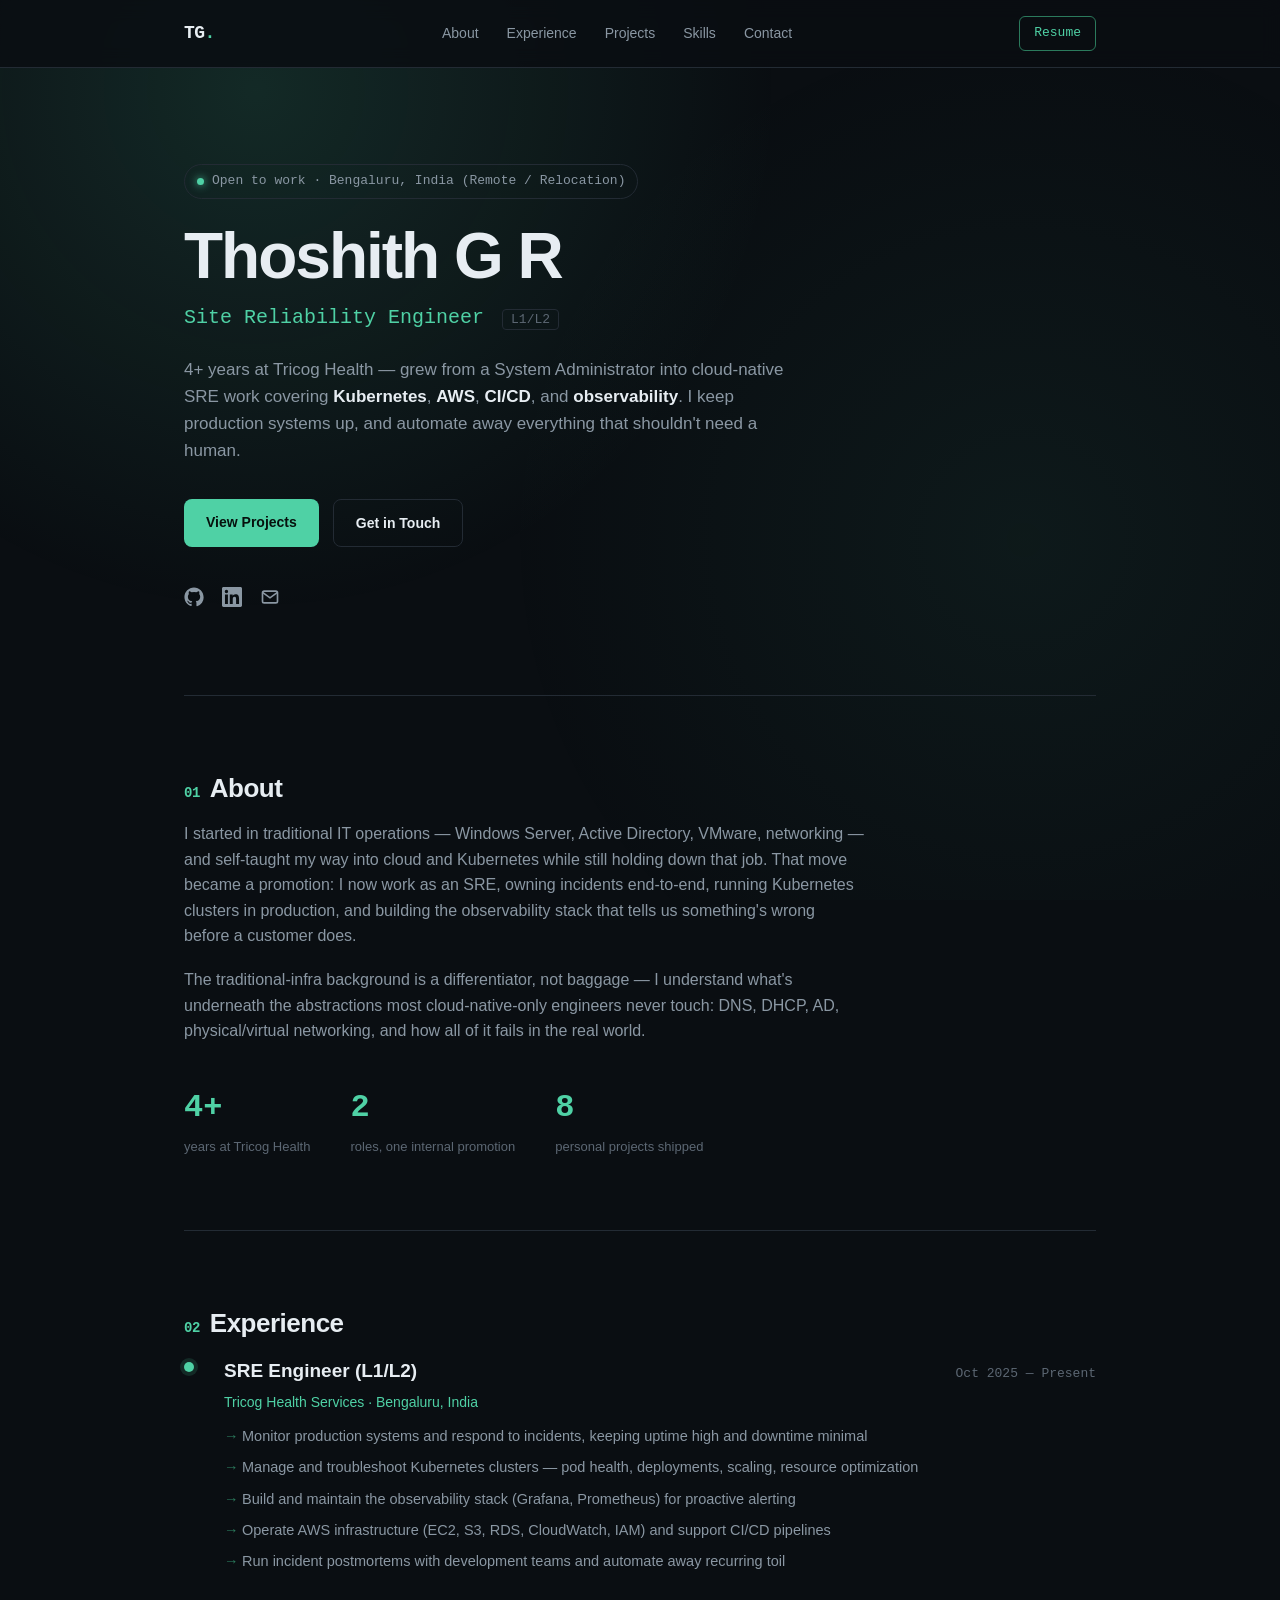
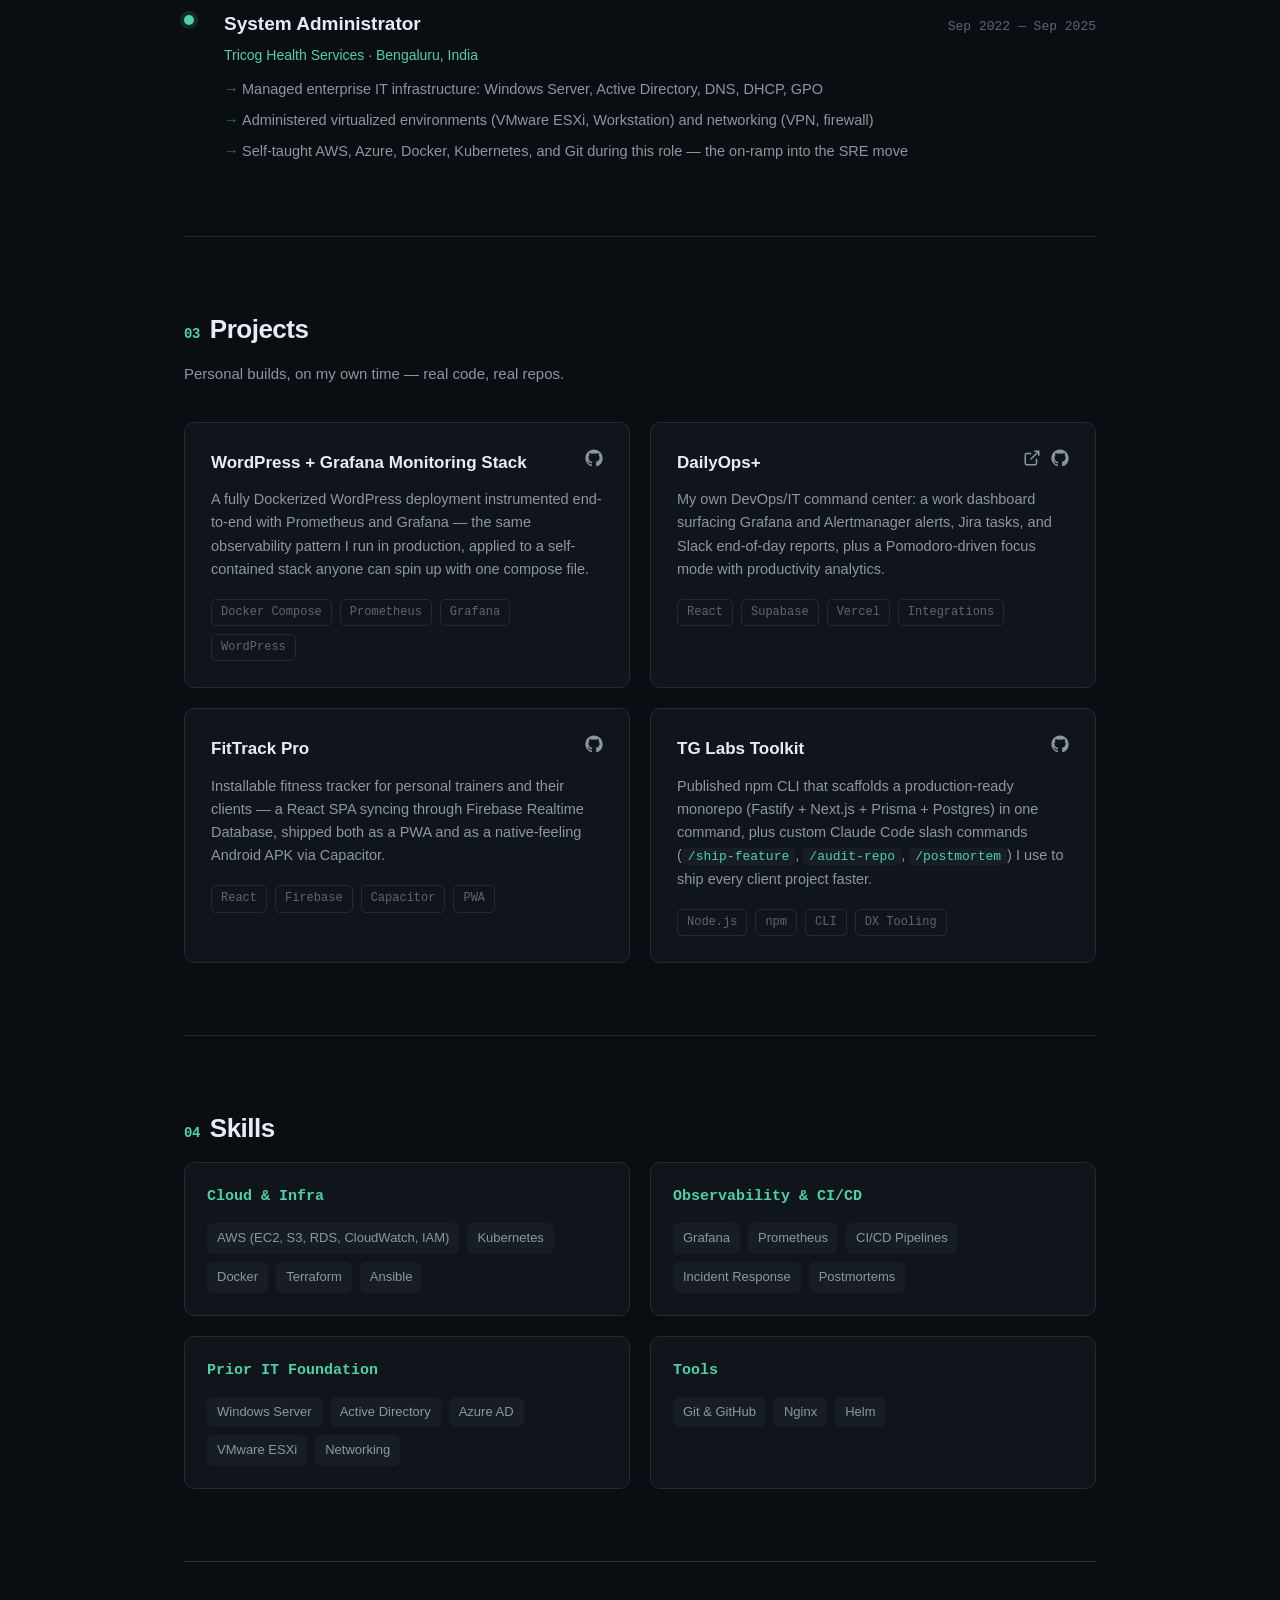
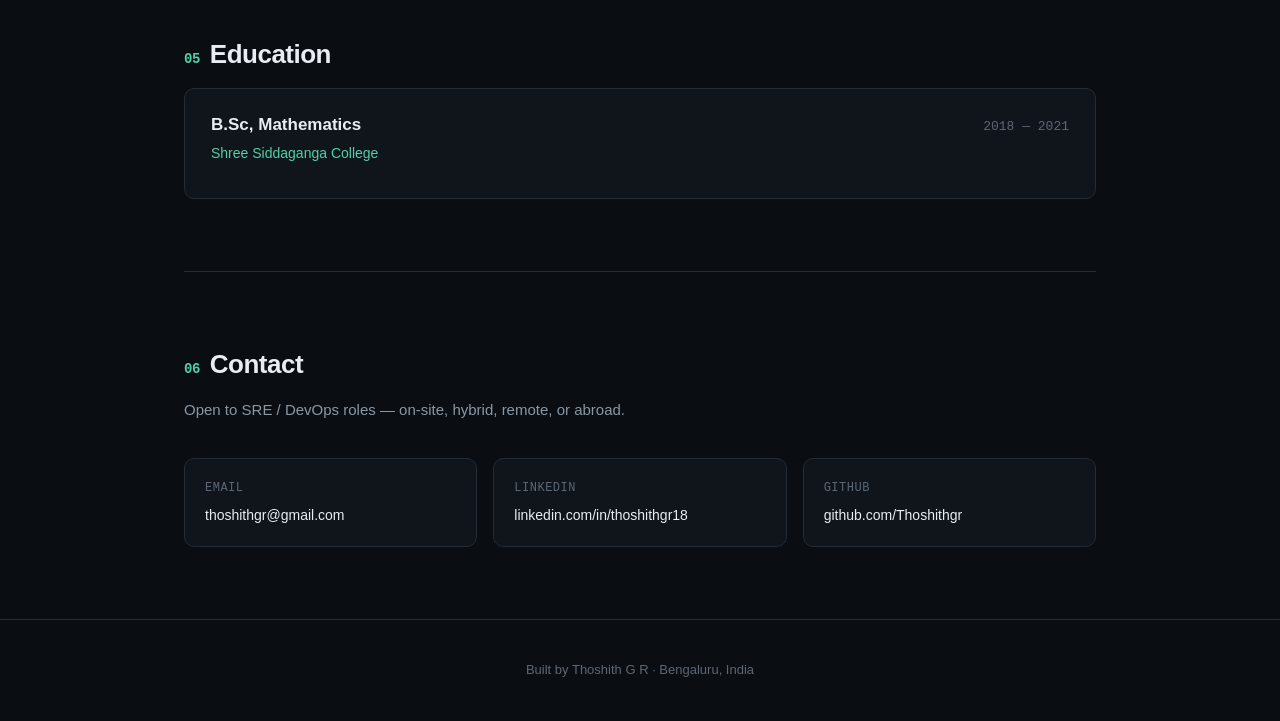
==== index.html @ 33a8929a "Initial portfolio site" ====
<!DOCTYPE html>
<html lang="en">
<head>
<meta charset="UTF-8">
<meta name="viewport" content="width=device-width, initial-scale=1.0">
<title>Thoshith G R — Site Reliability Engineer</title>
<meta name="description" content="Thoshith G R — Site Reliability Engineer (L1/L2). Kubernetes, AWS, CI/CD, observability.">
<link rel="icon" href="data:image/svg+xml,<svg xmlns=%22http://www.w3.org/2000/svg%22 viewBox=%220 0 100 100%22><text y=%22.9em%22 font-size=%2290%22>%E2%9A%99%EF%B8%8F</text></svg>">
<link rel="stylesheet" href="style.css">
</head>
<body>

<div class="noise"></div>

<nav id="navbar">
  <div class="nav-inner">
    <a href="#top" class="nav-brand">TG<span class="dot">.</span></a>
    <div class="nav-links">
      <a href="#about">About</a>
      <a href="#experience">Experience</a>
      <a href="#projects">Projects</a>
      <a href="#skills">Skills</a>
      <a href="#contact">Contact</a>
    </div>
    <a class="nav-cta" href="assets/Thoshith_GR_Resume.pdf" target="_blank" rel="noopener">Resume</a>
  </div>
</nav>

<header id="top" class="hero">
  <div class="hero-inner">
    <p class="eyebrow"><span class="status-dot"></span> Open to work · Bengaluru, India (Remote / Relocation)</p>
    <h1>Thoshith G R</h1>
    <p class="hero-role">Site Reliability Engineer <span class="tag">L1/L2</span></p>
    <p class="hero-summary">
      4+ years at Tricog Health — grew from a System Administrator into cloud-native
      SRE work covering <strong>Kubernetes</strong>, <strong>AWS</strong>, <strong>CI/CD</strong>,
      and <strong>observability</strong>. I keep production systems up, and automate
      away everything that shouldn't need a human.
    </p>
    <div class="hero-actions">
      <a class="btn btn-primary" href="#projects">View Projects</a>
      <a class="btn btn-ghost" href="#contact">Get in Touch</a>
    </div>
    <div class="hero-links">
      <a href="https://github.com/Thoshithgr" target="_blank" rel="noopener" aria-label="GitHub">
        <svg width="20" height="20" viewBox="0 0 24 24" fill="currentColor"><path d="M12 .5C5.65.5.5 5.65.5 12c0 5.08 3.29 9.39 7.86 10.91.57.1.78-.25.78-.55 0-.27-.01-1.17-.02-2.12-3.2.7-3.88-1.35-3.88-1.35-.52-1.34-1.28-1.7-1.28-1.7-1.05-.72.08-.7.08-.7 1.16.08 1.77 1.19 1.77 1.19 1.03 1.77 2.7 1.26 3.36.96.1-.75.4-1.26.73-1.55-2.55-.29-5.23-1.28-5.23-5.69 0-1.26.45-2.28 1.19-3.09-.12-.29-.52-1.46.11-3.05 0 0 .97-.31 3.18 1.18a11.1 11.1 0 0 1 5.79 0c2.2-1.49 3.17-1.18 3.17-1.18.64 1.59.24 2.76.12 3.05.74.81 1.18 1.83 1.18 3.09 0 4.42-2.69 5.39-5.25 5.68.41.36.78 1.06.78 2.15 0 1.55-.01 2.8-.01 3.18 0 .3.2.66.79.55A10.51 10.51 0 0 0 23.5 12C23.5 5.65 18.35.5 12 .5Z"/></svg>
      </a>
      <a href="https://linkedin.com/in/thoshithgr18" target="_blank" rel="noopener" aria-label="LinkedIn">
        <svg width="20" height="20" viewBox="0 0 24 24" fill="currentColor"><path d="M20.45 20.45h-3.55v-5.57c0-1.33-.03-3.04-1.85-3.04-1.86 0-2.14 1.45-2.14 2.94v5.67H9.36V9h3.41v1.56h.05c.48-.9 1.64-1.85 3.37-1.85 3.6 0 4.27 2.37 4.27 5.46v6.28ZM5.34 7.43a2.06 2.06 0 1 1 0-4.12 2.06 2.06 0 0 1 0 4.12ZM7.12 20.45H3.56V9h3.56v11.45ZM22.22 0H1.77C.8 0 0 .78 0 1.75v20.5C0 23.22.8 24 1.77 24h20.45c.98 0 1.78-.78 1.78-1.75V1.75C24 .78 23.2 0 22.22 0Z"/></svg>
      </a>
      <a href="mailto:thoshithgr@gmail.com" aria-label="Email">
        <svg width="20" height="20" viewBox="0 0 24 24" fill="none" stroke="currentColor" stroke-width="2"><path d="M4 4h16v16H4z" opacity="0"/><path d="M3 6.5 12 13l9-6.5"/><rect x="3" y="5" width="18" height="14" rx="2"/></svg>
      </a>
    </div>
  </div>
</header>

<main>

  <section id="about" class="section">
    <h2 class="section-title"><span class="idx">01</span> About</h2>
    <div class="about-grid">
      <p class="about-text">
        I started in traditional IT operations — Windows Server, Active Directory,
        VMware, networking — and self-taught my way into cloud and Kubernetes while
        still holding down that job. That move became a promotion: I now work as an
        SRE, owning incidents end-to-end, running Kubernetes clusters in production,
        and building the observability stack that tells us something's wrong before
        a customer does.
      </p>
      <p class="about-text">
        The traditional-infra background is a differentiator, not baggage — I
        understand what's underneath the abstractions most cloud-native-only
        engineers never touch: DNS, DHCP, AD, physical/virtual networking, and how
        all of it fails in the real world.
      </p>
      <div class="about-stats">
        <div class="stat"><span class="stat-num">4+</span><span class="stat-label">years at Tricog Health</span></div>
        <div class="stat"><span class="stat-num">2</span><span class="stat-label">roles, one internal promotion</span></div>
        <div class="stat"><span class="stat-num">8</span><span class="stat-label">personal projects shipped</span></div>
      </div>
    </div>
  </section>

  <section id="experience" class="section">
    <h2 class="section-title"><span class="idx">02</span> Experience</h2>
    <div class="timeline">
      <div class="timeline-item">
        <div class="timeline-marker"></div>
        <div class="timeline-content">
          <div class="timeline-head">
            <h3>SRE Engineer (L1/L2)</h3>
            <span class="timeline-date">Oct 2025 &mdash; Present</span>
          </div>
          <p class="timeline-company">Tricog Health Services &middot; Bengaluru, India</p>
          <ul>
            <li>Monitor production systems and respond to incidents, keeping uptime high and downtime minimal</li>
            <li>Manage and troubleshoot Kubernetes clusters — pod health, deployments, scaling, resource optimization</li>
            <li>Build and maintain the observability stack (Grafana, Prometheus) for proactive alerting</li>
            <li>Operate AWS infrastructure (EC2, S3, RDS, CloudWatch, IAM) and support CI/CD pipelines</li>
            <li>Run incident postmortems with development teams and automate away recurring toil</li>
          </ul>
        </div>
      </div>
      <div class="timeline-item">
        <div class="timeline-marker"></div>
        <div class="timeline-content">
          <div class="timeline-head">
            <h3>System Administrator</h3>
            <span class="timeline-date">Sep 2022 &mdash; Sep 2025</span>
          </div>
          <p class="timeline-company">Tricog Health Services &middot; Bengaluru, India</p>
          <ul>
            <li>Managed enterprise IT infrastructure: Windows Server, Active Directory, DNS, DHCP, GPO</li>
            <li>Administered virtualized environments (VMware ESXi, Workstation) and networking (VPN, firewall)</li>
            <li>Self-taught AWS, Azure, Docker, Kubernetes, and Git during this role — the on-ramp into the SRE move</li>
          </ul>
        </div>
      </div>
    </div>
  </section>

  <section id="projects" class="section">
    <h2 class="section-title"><span class="idx">03</span> Projects</h2>
    <p class="section-sub">Personal builds, on my own time — real code, real repos.</p>
    <div class="project-grid">

      <article class="project-card">
        <div class="project-head">
          <h3>WordPress + Grafana Monitoring Stack</h3>
          <a href="https://github.com/Thoshithgr/wordpress-grafana-monitoring" target="_blank" rel="noopener" class="project-link" aria-label="View on GitHub">
            <svg width="18" height="18" viewBox="0 0 24 24" fill="currentColor"><path d="M12 .5C5.65.5.5 5.65.5 12c0 5.08 3.29 9.39 7.86 10.91.57.1.78-.25.78-.55 0-.27-.01-1.17-.02-2.12-3.2.7-3.88-1.35-3.88-1.35-.52-1.34-1.28-1.7-1.28-1.7-1.05-.72.08-.7.08-.7 1.16.08 1.77 1.19 1.77 1.19 1.03 1.77 2.7 1.26 3.36.96.1-.75.4-1.26.73-1.55-2.55-.29-5.23-1.28-5.23-5.69 0-1.26.45-2.28 1.19-3.09-.12-.29-.52-1.46.11-3.05 0 0 .97-.31 3.18 1.18a11.1 11.1 0 0 1 5.79 0c2.2-1.49 3.17-1.18 3.17-1.18.64 1.59.24 2.76.12 3.05.74.81 1.18 1.83 1.18 3.09 0 4.42-2.69 5.39-5.25 5.68.41.36.78 1.06.78 2.15 0 1.55-.01 2.8-.01 3.18 0 .3.2.66.79.55A10.51 10.51 0 0 0 23.5 12C23.5 5.65 18.35.5 12 .5Z"/></svg>
          </a>
        </div>
        <p>A fully Dockerized WordPress deployment instrumented end-to-end with
        Prometheus and Grafana — the same observability pattern I run in production,
        applied to a self-contained stack anyone can spin up with one compose file.</p>
        <div class="project-tags">
          <span>Docker Compose</span><span>Prometheus</span><span>Grafana</span><span>WordPress</span>
        </div>
      </article>

      <article class="project-card">
        <div class="project-head">
          <h3>DailyOps+</h3>
          <div class="project-link-group">
            <a href="https://daily-task-dashboard-local.vercel.app" target="_blank" rel="noopener" class="project-link" aria-label="Live demo">
              <svg width="18" height="18" viewBox="0 0 24 24" fill="none" stroke="currentColor" stroke-width="2"><path d="M18 13v6a2 2 0 0 1-2 2H5a2 2 0 0 1-2-2V8a2 2 0 0 1 2-2h6"/><path d="M15 3h6v6"/><path d="M10 14 21 3"/></svg>
            </a>
            <a href="https://github.com/Thoshithgr/Daily-task-dashboard" target="_blank" rel="noopener" class="project-link" aria-label="View on GitHub">
              <svg width="18" height="18" viewBox="0 0 24 24" fill="currentColor"><path d="M12 .5C5.65.5.5 5.65.5 12c0 5.08 3.29 9.39 7.86 10.91.57.1.78-.25.78-.55 0-.27-.01-1.17-.02-2.12-3.2.7-3.88-1.35-3.88-1.35-.52-1.34-1.28-1.7-1.28-1.7-1.05-.72.08-.7.08-.7 1.16.08 1.77 1.19 1.77 1.19 1.03 1.77 2.7 1.26 3.36.96.1-.75.4-1.26.73-1.55-2.55-.29-5.23-1.28-5.23-5.69 0-1.26.45-2.28 1.19-3.09-.12-.29-.52-1.46.11-3.05 0 0 .97-.31 3.18 1.18a11.1 11.1 0 0 1 5.79 0c2.2-1.49 3.17-1.18 3.17-1.18.64 1.59.24 2.76.12 3.05.74.81 1.18 1.83 1.18 3.09 0 4.42-2.69 5.39-5.25 5.68.41.36.78 1.06.78 2.15 0 1.55-.01 2.8-.01 3.18 0 .3.2.66.79.55A10.51 10.51 0 0 0 23.5 12C23.5 5.65 18.35.5 12 .5Z"/></svg>
            </a>
          </div>
        </div>
        <p>My own DevOps/IT command center: a work dashboard surfacing Grafana and
        Alertmanager alerts, Jira tasks, and Slack end-of-day reports, plus a
        Pomodoro-driven focus mode with productivity analytics.</p>
        <div class="project-tags">
          <span>React</span><span>Supabase</span><span>Vercel</span><span>Integrations</span>
        </div>
      </article>

      <article class="project-card">
        <div class="project-head">
          <h3>FitTrack Pro</h3>
          <a href="https://github.com/Thoshithgr/fittrack-pwa" target="_blank" rel="noopener" class="project-link" aria-label="View on GitHub">
            <svg width="18" height="18" viewBox="0 0 24 24" fill="currentColor"><path d="M12 .5C5.65.5.5 5.65.5 12c0 5.08 3.29 9.39 7.86 10.91.57.1.78-.25.78-.55 0-.27-.01-1.17-.02-2.12-3.2.7-3.88-1.35-3.88-1.35-.52-1.34-1.28-1.7-1.28-1.7-1.05-.72.08-.7.08-.7 1.16.08 1.77 1.19 1.77 1.19 1.03 1.77 2.7 1.26 3.36.96.1-.75.4-1.26.73-1.55-2.55-.29-5.23-1.28-5.23-5.69 0-1.26.45-2.28 1.19-3.09-.12-.29-.52-1.46.11-3.05 0 0 .97-.31 3.18 1.18a11.1 11.1 0 0 1 5.79 0c2.2-1.49 3.17-1.18 3.17-1.18.64 1.59.24 2.76.12 3.05.74.81 1.18 1.83 1.18 3.09 0 4.42-2.69 5.39-5.25 5.68.41.36.78 1.06.78 2.15 0 1.55-.01 2.8-.01 3.18 0 .3.2.66.79.55A10.51 10.51 0 0 0 23.5 12C23.5 5.65 18.35.5 12 .5Z"/></svg>
          </a>
        </div>
        <p>Installable fitness tracker for personal trainers and their clients —
        a React SPA syncing through Firebase Realtime Database, shipped both as a
        PWA and as a native-feeling Android APK via Capacitor.</p>
        <div class="project-tags">
          <span>React</span><span>Firebase</span><span>Capacitor</span><span>PWA</span>
        </div>
      </article>

      <article class="project-card">
        <div class="project-head">
          <h3>TG Labs Toolkit</h3>
          <a href="https://github.com/Thoshithgr/tglabs-toolkit" target="_blank" rel="noopener" class="project-link" aria-label="View on GitHub">
            <svg width="18" height="18" viewBox="0 0 24 24" fill="currentColor"><path d="M12 .5C5.65.5.5 5.65.5 12c0 5.08 3.29 9.39 7.86 10.91.57.1.78-.25.78-.55 0-.27-.01-1.17-.02-2.12-3.2.7-3.88-1.35-3.88-1.35-.52-1.34-1.28-1.7-1.28-1.7-1.05-.72.08-.7.08-.7 1.16.08 1.77 1.19 1.77 1.19 1.03 1.77 2.7 1.26 3.36.96.1-.75.4-1.26.73-1.55-2.55-.29-5.23-1.28-5.23-5.69 0-1.26.45-2.28 1.19-3.09-.12-.29-.52-1.46.11-3.05 0 0 .97-.31 3.18 1.18a11.1 11.1 0 0 1 5.79 0c2.2-1.49 3.17-1.18 3.17-1.18.64 1.59.24 2.76.12 3.05.74.81 1.18 1.83 1.18 3.09 0 4.42-2.69 5.39-5.25 5.68.41.36.78 1.06.78 2.15 0 1.55-.01 2.8-.01 3.18 0 .3.2.66.79.55A10.51 10.51 0 0 0 23.5 12C23.5 5.65 18.35.5 12 .5Z"/></svg>
          </a>
        </div>
        <p>Published npm CLI that scaffolds a production-ready monorepo (Fastify +
        Next.js + Prisma + Postgres) in one command, plus custom Claude Code slash
        commands (<code>/ship-feature</code>, <code>/audit-repo</code>,
        <code>/postmortem</code>) I use to ship every client project faster.</p>
        <div class="project-tags">
          <span>Node.js</span><span>npm</span><span>CLI</span><span>DX Tooling</span>
        </div>
      </article>

    </div>
  </section>

  <section id="skills" class="section">
    <h2 class="section-title"><span class="idx">04</span> Skills</h2>
    <div class="skills-grid">
      <div class="skill-card">
        <h3>Cloud &amp; Infra</h3>
        <div class="skill-tags">
          <span>AWS (EC2, S3, RDS, CloudWatch, IAM)</span><span>Kubernetes</span><span>Docker</span><span>Terraform</span><span>Ansible</span>
        </div>
      </div>
      <div class="skill-card">
        <h3>Observability &amp; CI/CD</h3>
        <div class="skill-tags">
          <span>Grafana</span><span>Prometheus</span><span>CI/CD Pipelines</span><span>Incident Response</span><span>Postmortems</span>
        </div>
      </div>
      <div class="skill-card">
        <h3>Prior IT Foundation</h3>
        <div class="skill-tags">
          <span>Windows Server</span><span>Active Directory</span><span>Azure AD</span><span>VMware ESXi</span><span>Networking</span>
        </div>
      </div>
      <div class="skill-card">
        <h3>Tools</h3>
        <div class="skill-tags">
          <span>Git &amp; GitHub</span><span>Nginx</span><span>Helm</span>
        </div>
      </div>
    </div>
  </section>

  <section id="education" class="section">
    <h2 class="section-title"><span class="idx">05</span> Education</h2>
    <div class="edu-row">
      <div>
        <h3>B.Sc, Mathematics</h3>
        <p class="timeline-company">Shree Siddaganga College</p>
      </div>
      <span class="timeline-date">2018 &mdash; 2021</span>
    </div>
  </section>

  <section id="contact" class="section contact-section">
    <h2 class="section-title"><span class="idx">06</span> Contact</h2>
    <p class="section-sub">Open to SRE / DevOps roles — on-site, hybrid, remote, or abroad.</p>
    <div class="contact-grid">
      <a class="contact-card" href="mailto:thoshithgr@gmail.com">
        <span class="contact-label">Email</span>
        <span class="contact-value">thoshithgr@gmail.com</span>
      </a>
      <a class="contact-card" href="https://linkedin.com/in/thoshithgr18" target="_blank" rel="noopener">
        <span class="contact-label">LinkedIn</span>
        <span class="contact-value">linkedin.com/in/thoshithgr18</span>
      </a>
      <a class="contact-card" href="https://github.com/Thoshithgr" target="_blank" rel="noopener">
        <span class="contact-label">GitHub</span>
        <span class="contact-value">github.com/Thoshithgr</span>
      </a>
    </div>
  </section>

</main>

<footer>
  <p>Built by Thoshith G R &middot; Bengaluru, India</p>
</footer>

<script src="script.js"></script>
</body>
</html>
---- style.css ----
:root {
  --bg: #0a0e12;
  --bg-elev: #10151b;
  --bg-elev-2: #161d25;
  --border: #232b34;
  --text: #e7edf2;
  --text-dim: #8a97a3;
  --text-dimmer: #5c6773;
  --accent: #4fd1a5;
  --accent-dim: #2b7a5c;
  --accent-glow: rgba(79, 209, 165, 0.14);
  --mono: ui-monospace, "SF Mono", "JetBrains Mono", Menlo, Consolas, monospace;
  --sans: -apple-system, BlinkMacSystemFont, "Segoe UI", Inter, Roboto, sans-serif;
  --radius: 10px;
  --maxw: 960px;
}

* { box-sizing: border-box; margin: 0; padding: 0; }

html { scroll-behavior: smooth; }

body {
  background: var(--bg);
  color: var(--text);
  font-family: var(--sans);
  line-height: 1.6;
  -webkit-font-smoothing: antialiased;
}

.noise {
  position: fixed;
  inset: 0;
  pointer-events: none;
  z-index: 0;
  background-image: radial-gradient(circle at 20% 10%, var(--accent-glow), transparent 40%),
                     radial-gradient(circle at 80% 60%, rgba(79,209,165,0.06), transparent 45%);
}

a { color: inherit; text-decoration: none; }
ul { list-style: none; }

/* Nav */
#navbar {
  position: sticky;
  top: 0;
  z-index: 100;
  background: rgba(10, 14, 18, 0.85);
  backdrop-filter: blur(10px);
  border-bottom: 1px solid var(--border);
}
.nav-inner {
  max-width: var(--maxw);
  margin: 0 auto;
  padding: 16px 24px;
  display: flex;
  align-items: center;
  justify-content: space-between;
}
.nav-brand {
  font-family: var(--mono);
  font-weight: 700;
  font-size: 18px;
  letter-spacing: -0.5px;
}
.nav-brand .dot { color: var(--accent); }
.nav-links {
  display: flex;
  gap: 28px;
}
.nav-links a {
  font-size: 14px;
  color: var(--text-dim);
  transition: color 0.15s;
}
.nav-links a:hover { color: var(--text); }
.nav-cta {
  font-family: var(--mono);
  font-size: 13px;
  border: 1px solid var(--accent-dim);
  color: var(--accent);
  padding: 6px 14px;
  border-radius: 6px;
  transition: background 0.15s;
}
.nav-cta:hover { background: var(--accent-glow); }

/* Hero */
.hero {
  position: relative;
  z-index: 1;
  max-width: var(--maxw);
  margin: 0 auto;
  padding: 96px 24px 80px;
}
.eyebrow {
  font-family: var(--mono);
  font-size: 13px;
  color: var(--text-dim);
  display: inline-flex;
  align-items: center;
  gap: 8px;
  margin-bottom: 24px;
  border: 1px solid var(--border);
  padding: 6px 12px;
  border-radius: 20px;
}
.status-dot {
  width: 7px; height: 7px;
  border-radius: 50%;
  background: var(--accent);
  box-shadow: 0 0 8px var(--accent);
  display: inline-block;
}
.hero h1 {
  font-size: clamp(40px, 7vw, 64px);
  font-weight: 800;
  letter-spacing: -2px;
  line-height: 1.05;
}
.hero-role {
  font-family: var(--mono);
  font-size: 20px;
  color: var(--accent);
  margin-top: 12px;
}
.hero-role .tag {
  font-size: 13px;
  color: var(--text-dimmer);
  border: 1px solid var(--border);
  padding: 2px 8px;
  border-radius: 4px;
  margin-left: 6px;
}
.hero-summary {
  max-width: 620px;
  margin-top: 22px;
  color: var(--text-dim);
  font-size: 17px;
}
.hero-summary strong { color: var(--text); font-weight: 600; }
.hero-actions {
  display: flex;
  gap: 14px;
  margin-top: 34px;
}
.btn {
  padding: 12px 22px;
  border-radius: 8px;
  font-size: 14px;
  font-weight: 600;
  transition: transform 0.15s, background 0.15s, border-color 0.15s;
  display: inline-block;
}
.btn:hover { transform: translateY(-1px); }
.btn-primary {
  background: var(--accent);
  color: #06110d;
}
.btn-primary:hover { background: #5fe3b5; }
.btn-ghost {
  border: 1px solid var(--border);
  color: var(--text);
}
.btn-ghost:hover { border-color: var(--accent-dim); }
.hero-links {
  display: flex;
  gap: 18px;
  margin-top: 40px;
}
.hero-links a {
  color: var(--text-dim);
  transition: color 0.15s;
}
.hero-links a:hover { color: var(--accent); }

/* Sections */
main {
  position: relative;
  z-index: 1;
  max-width: var(--maxw);
  margin: 0 auto;
  padding: 0 24px;
}
.section {
  padding: 72px 0;
  border-top: 1px solid var(--border);
}
.section-title {
  font-size: 26px;
  font-weight: 700;
  letter-spacing: -0.5px;
  display: flex;
  align-items: baseline;
  gap: 10px;
  margin-bottom: 12px;
}
.section-title .idx {
  font-family: var(--mono);
  font-size: 14px;
  color: var(--accent);
}
.section-sub {
  color: var(--text-dim);
  margin-bottom: 36px;
  font-size: 15px;
}

/* About */
.about-grid {
  display: grid;
  gap: 18px;
}
.about-text {
  color: var(--text-dim);
  max-width: 680px;
  font-size: 16px;
}
.about-stats {
  display: flex;
  gap: 40px;
  margin-top: 20px;
  flex-wrap: wrap;
}
.stat {
  display: flex;
  flex-direction: column;
}
.stat-num {
  font-family: var(--mono);
  font-size: 32px;
  font-weight: 700;
  color: var(--accent);
}
.stat-label {
  font-size: 13px;
  color: var(--text-dimmer);
  margin-top: 4px;
}

/* Timeline */
.timeline {
  display: flex;
  flex-direction: column;
  gap: 36px;
}
.timeline-item {
  display: grid;
  grid-template-columns: 20px 1fr;
  gap: 20px;
}
.timeline-marker {
  width: 10px; height: 10px;
  border-radius: 50%;
  background: var(--accent);
  margin-top: 6px;
  box-shadow: 0 0 0 4px var(--accent-glow);
}
.timeline-head {
  display: flex;
  justify-content: space-between;
  align-items: baseline;
  flex-wrap: wrap;
  gap: 8px;
}
.timeline-head h3 {
  font-size: 19px;
  font-weight: 700;
}
.timeline-date {
  font-family: var(--mono);
  font-size: 13px;
  color: var(--text-dimmer);
  white-space: nowrap;
}
.timeline-company {
  color: var(--accent);
  font-size: 14px;
  margin: 4px 0 12px;
}
.timeline-content ul {
  display: flex;
  flex-direction: column;
  gap: 8px;
}
.timeline-content li {
  color: var(--text-dim);
  font-size: 14.5px;
  position: relative;
  padding-left: 18px;
}
.timeline-content li::before {
  content: "→";
  position: absolute;
  left: 0;
  color: var(--accent-dim);
}

/* Projects */
.project-grid {
  display: grid;
  grid-template-columns: repeat(2, 1fr);
  gap: 20px;
}
.project-card {
  background: var(--bg-elev);
  border: 1px solid var(--border);
  border-radius: var(--radius);
  padding: 26px;
  transition: border-color 0.2s, transform 0.2s;
}
.project-card:hover {
  border-color: var(--accent-dim);
  transform: translateY(-2px);
}
.project-head {
  display: flex;
  justify-content: space-between;
  align-items: flex-start;
  gap: 12px;
  margin-bottom: 12px;
}
.project-head h3 {
  font-size: 17px;
  font-weight: 700;
}
.project-link, .project-link-group { color: var(--text-dim); flex-shrink: 0; }
.project-link-group { display: flex; gap: 10px; }
.project-link:hover { color: var(--accent); }
.project-card p {
  color: var(--text-dim);
  font-size: 14.5px;
  margin-bottom: 18px;
}
.project-card code {
  font-family: var(--mono);
  background: var(--bg-elev-2);
  padding: 1px 6px;
  border-radius: 4px;
  font-size: 13px;
  color: var(--accent);
}
.project-tags {
  display: flex;
  flex-wrap: wrap;
  gap: 8px;
}
.project-tags span {
  font-family: var(--mono);
  font-size: 12px;
  color: var(--text-dimmer);
  border: 1px solid var(--border);
  padding: 3px 9px;
  border-radius: 5px;
}

/* Skills */
.skills-grid {
  display: grid;
  grid-template-columns: repeat(2, 1fr);
  gap: 20px;
}
.skill-card {
  background: var(--bg-elev);
  border: 1px solid var(--border);
  border-radius: var(--radius);
  padding: 22px;
}
.skill-card h3 {
  font-size: 15px;
  color: var(--accent);
  margin-bottom: 14px;
  font-family: var(--mono);
}
.skill-tags {
  display: flex;
  flex-wrap: wrap;
  gap: 8px;
}
.skill-tags span {
  font-size: 13px;
  color: var(--text-dim);
  background: var(--bg-elev-2);
  padding: 5px 10px;
  border-radius: 6px;
}

/* Education */
.edu-row {
  display: flex;
  justify-content: space-between;
  align-items: baseline;
  background: var(--bg-elev);
  border: 1px solid var(--border);
  border-radius: var(--radius);
  padding: 22px 26px;
}
.edu-row h3 { font-size: 17px; font-weight: 700; }

/* Contact */
.contact-grid {
  display: grid;
  grid-template-columns: repeat(3, 1fr);
  gap: 16px;
}
.contact-card {
  background: var(--bg-elev);
  border: 1px solid var(--border);
  border-radius: var(--radius);
  padding: 20px;
  display: flex;
  flex-direction: column;
  gap: 6px;
  transition: border-color 0.2s, transform 0.2s;
}
.contact-card:hover {
  border-color: var(--accent-dim);
  transform: translateY(-2px);
}
.contact-label {
  font-family: var(--mono);
  font-size: 12px;
  color: var(--text-dimmer);
  text-transform: uppercase;
  letter-spacing: 0.5px;
}
.contact-value {
  font-size: 14px;
  color: var(--text);
  word-break: break-word;
}

footer {
  text-align: center;
  padding: 40px 24px;
  color: var(--text-dimmer);
  font-size: 13px;
  border-top: 1px solid var(--border);
  position: relative;
  z-index: 1;
}

/* Responsive */
@media (max-width: 720px) {
  .nav-links { display: none; }
  .project-grid, .skills-grid { grid-template-columns: 1fr; }
  .contact-grid { grid-template-columns: 1fr; }
  .about-stats { gap: 24px; }
  .edu-row { flex-direction: column; gap: 8px; align-items: flex-start; }
}
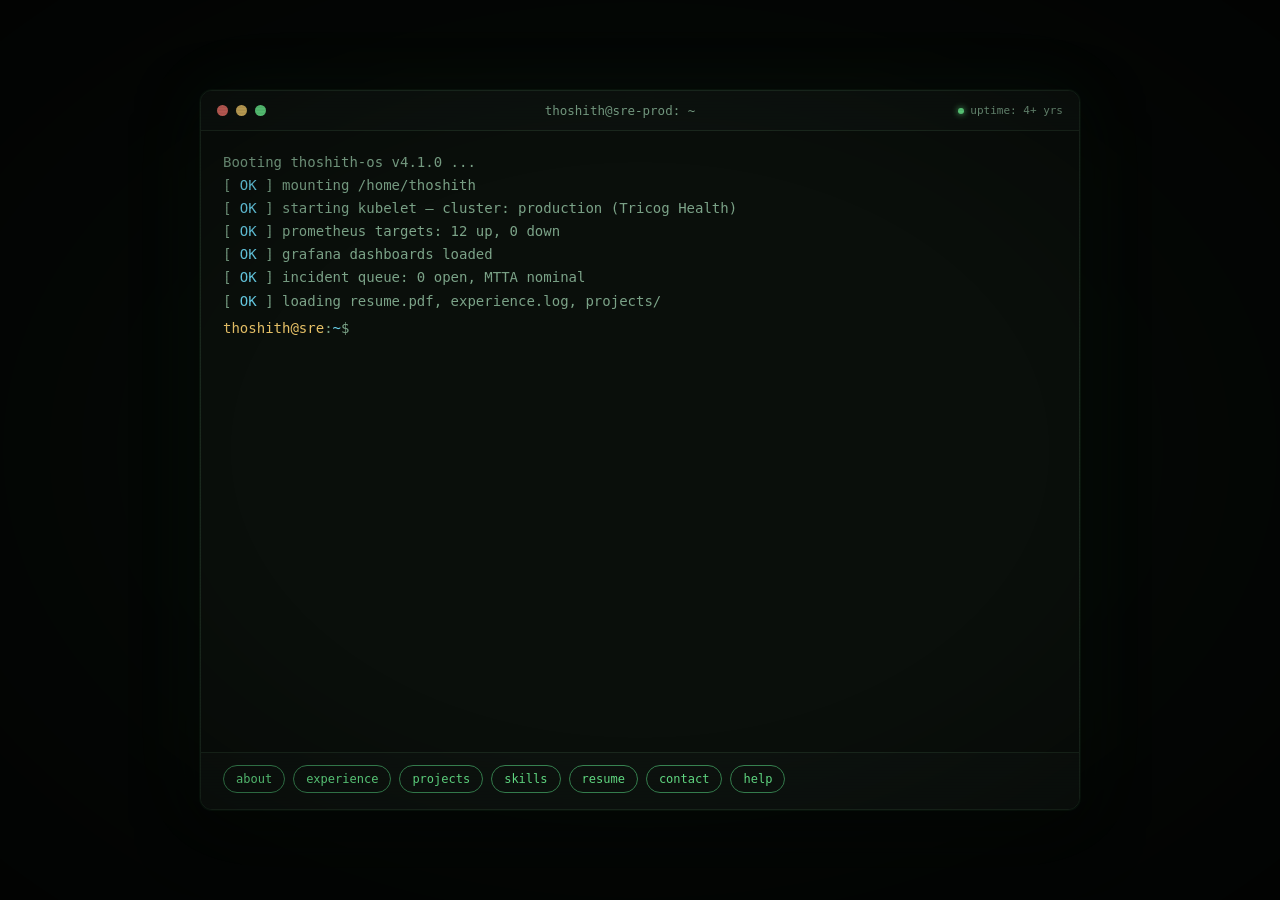
==== commit 07336bd1: "Redesign as interactive terminal portfolio" ====
--- a/index.html
+++ b/index.html
@@ -3,262 +3,42 @@
 <head>
 <meta charset="UTF-8">
 <meta name="viewport" content="width=device-width, initial-scale=1.0">
-<title>Thoshith G R — Site Reliability Engineer</title>
-<meta name="description" content="Thoshith G R — Site Reliability Engineer (L1/L2). Kubernetes, AWS, CI/CD, observability.">
-<link rel="icon" href="data:image/svg+xml,<svg xmlns=%22http://www.w3.org/2000/svg%22 viewBox=%220 0 100 100%22><text y=%22.9em%22 font-size=%2290%22>%E2%9A%99%EF%B8%8F</text></svg>">
+<title>thoshith@sre:~$</title>
+<meta name="description" content="Thoshith G R — Site Reliability Engineer. An interactive terminal portfolio.">
+<link rel="icon" href="data:image/svg+xml,<svg xmlns=%22http://www.w3.org/2000/svg%22 viewBox=%220 0 100 100%22><text y=%22.9em%22 font-size=%2290%22>%F0%9F%9F%A9</text></svg>">
 <link rel="stylesheet" href="style.css">
 </head>
 <body>
 
-<div class="noise"></div>
+<div class="crt"></div>
+<div class="vignette"></div>
 
-<nav id="navbar">
-  <div class="nav-inner">
-    <a href="#top" class="nav-brand">TG<span class="dot">.</span></a>
-    <div class="nav-links">
-      <a href="#about">About</a>
-      <a href="#experience">Experience</a>
-      <a href="#projects">Projects</a>
-      <a href="#skills">Skills</a>
-      <a href="#contact">Contact</a>
-    </div>
-    <a class="nav-cta" href="assets/Thoshith_GR_Resume.pdf" target="_blank" rel="noopener">Resume</a>
+<main class="term-window" role="application" aria-label="Interactive terminal portfolio">
+  <div class="term-titlebar">
+    <div class="term-dots"><span class="dot red"></span><span class="dot yellow"></span><span class="dot green"></span></div>
+    <div class="term-title">thoshith@sre-prod: ~</div>
+    <div class="term-status"><span class="pulse"></span>uptime: 4+ yrs</div>
   </div>
-</nav>
 
-<header id="top" class="hero">
-  <div class="hero-inner">
-    <p class="eyebrow"><span class="status-dot"></span> Open to work · Bengaluru, India (Remote / Relocation)</p>
-    <h1>Thoshith G R</h1>
-    <p class="hero-role">Site Reliability Engineer <span class="tag">L1/L2</span></p>
-    <p class="hero-summary">
-      4+ years at Tricog Health — grew from a System Administrator into cloud-native
-      SRE work covering <strong>Kubernetes</strong>, <strong>AWS</strong>, <strong>CI/CD</strong>,
-      and <strong>observability</strong>. I keep production systems up, and automate
-      away everything that shouldn't need a human.
-    </p>
-    <div class="hero-actions">
-      <a class="btn btn-primary" href="#projects">View Projects</a>
-      <a class="btn btn-ghost" href="#contact">Get in Touch</a>
-    </div>
-    <div class="hero-links">
-      <a href="https://github.com/Thoshithgr" target="_blank" rel="noopener" aria-label="GitHub">
-        <svg width="20" height="20" viewBox="0 0 24 24" fill="currentColor"><path d="M12 .5C5.65.5.5 5.65.5 12c0 5.08 3.29 9.39 7.86 10.91.57.1.78-.25.78-.55 0-.27-.01-1.17-.02-2.12-3.2.7-3.88-1.35-3.88-1.35-.52-1.34-1.28-1.7-1.28-1.7-1.05-.72.08-.7.08-.7 1.16.08 1.77 1.19 1.77 1.19 1.03 1.77 2.7 1.26 3.36.96.1-.75.4-1.26.73-1.55-2.55-.29-5.23-1.28-5.23-5.69 0-1.26.45-2.28 1.19-3.09-.12-.29-.52-1.46.11-3.05 0 0 .97-.31 3.18 1.18a11.1 11.1 0 0 1 5.79 0c2.2-1.49 3.17-1.18 3.17-1.18.64 1.59.24 2.76.12 3.05.74.81 1.18 1.83 1.18 3.09 0 4.42-2.69 5.39-5.25 5.68.41.36.78 1.06.78 2.15 0 1.55-.01 2.8-.01 3.18 0 .3.2.66.79.55A10.51 10.51 0 0 0 23.5 12C23.5 5.65 18.35.5 12 .5Z"/></svg>
-      </a>
-      <a href="https://linkedin.com/in/thoshithgr18" target="_blank" rel="noopener" aria-label="LinkedIn">
-        <svg width="20" height="20" viewBox="0 0 24 24" fill="currentColor"><path d="M20.45 20.45h-3.55v-5.57c0-1.33-.03-3.04-1.85-3.04-1.86 0-2.14 1.45-2.14 2.94v5.67H9.36V9h3.41v1.56h.05c.48-.9 1.64-1.85 3.37-1.85 3.6 0 4.27 2.37 4.27 5.46v6.28ZM5.34 7.43a2.06 2.06 0 1 1 0-4.12 2.06 2.06 0 0 1 0 4.12ZM7.12 20.45H3.56V9h3.56v11.45ZM22.22 0H1.77C.8 0 0 .78 0 1.75v20.5C0 23.22.8 24 1.77 24h20.45c.98 0 1.78-.78 1.78-1.75V1.75C24 .78 23.2 0 22.22 0Z"/></svg>
-      </a>
-      <a href="mailto:thoshithgr@gmail.com" aria-label="Email">
-        <svg width="20" height="20" viewBox="0 0 24 24" fill="none" stroke="currentColor" stroke-width="2"><path d="M4 4h16v16H4z" opacity="0"/><path d="M3 6.5 12 13l9-6.5"/><rect x="3" y="5" width="18" height="14" rx="2"/></svg>
-      </a>
+  <div class="term-body" id="termBody">
+    <pre id="output" aria-live="polite"></pre>
+    <div class="input-row">
+      <span class="prompt">thoshith@sre<span class="prompt-sep">:</span><span class="prompt-path">~</span><span class="prompt-sep">$</span></span>
+      <input id="cmdInput" type="text" autocomplete="off" autocapitalize="off" spellcheck="false" aria-label="Terminal command input" />
+      <span class="cursor" id="fakeCursor"></span>
     </div>
   </div>
-</header>
 
-<main>
-
-  <section id="about" class="section">
-    <h2 class="section-title"><span class="idx">01</span> About</h2>
-    <div class="about-grid">
-      <p class="about-text">
-        I started in traditional IT operations — Windows Server, Active Directory,
-        VMware, networking — and self-taught my way into cloud and Kubernetes while
-        still holding down that job. That move became a promotion: I now work as an
-        SRE, owning incidents end-to-end, running Kubernetes clusters in production,
-        and building the observability stack that tells us something's wrong before
-        a customer does.
-      </p>
-      <p class="about-text">
-        The traditional-infra background is a differentiator, not baggage — I
-        understand what's underneath the abstractions most cloud-native-only
-        engineers never touch: DNS, DHCP, AD, physical/virtual networking, and how
-        all of it fails in the real world.
-      </p>
-      <div class="about-stats">
-        <div class="stat"><span class="stat-num">4+</span><span class="stat-label">years at Tricog Health</span></div>
-        <div class="stat"><span class="stat-num">2</span><span class="stat-label">roles, one internal promotion</span></div>
-        <div class="stat"><span class="stat-num">8</span><span class="stat-label">personal projects shipped</span></div>
-      </div>
-    </div>
-  </section>
-
-  <section id="experience" class="section">
-    <h2 class="section-title"><span class="idx">02</span> Experience</h2>
-    <div class="timeline">
-      <div class="timeline-item">
-        <div class="timeline-marker"></div>
-        <div class="timeline-content">
-          <div class="timeline-head">
-            <h3>SRE Engineer (L1/L2)</h3>
-            <span class="timeline-date">Oct 2025 &mdash; Present</span>
-          </div>
-          <p class="timeline-company">Tricog Health Services &middot; Bengaluru, India</p>
-          <ul>
-            <li>Monitor production systems and respond to incidents, keeping uptime high and downtime minimal</li>
-            <li>Manage and troubleshoot Kubernetes clusters — pod health, deployments, scaling, resource optimization</li>
-            <li>Build and maintain the observability stack (Grafana, Prometheus) for proactive alerting</li>
-            <li>Operate AWS infrastructure (EC2, S3, RDS, CloudWatch, IAM) and support CI/CD pipelines</li>
-            <li>Run incident postmortems with development teams and automate away recurring toil</li>
-          </ul>
-        </div>
-      </div>
-      <div class="timeline-item">
-        <div class="timeline-marker"></div>
-        <div class="timeline-content">
-          <div class="timeline-head">
-            <h3>System Administrator</h3>
-            <span class="timeline-date">Sep 2022 &mdash; Sep 2025</span>
-          </div>
-          <p class="timeline-company">Tricog Health Services &middot; Bengaluru, India</p>
-          <ul>
-            <li>Managed enterprise IT infrastructure: Windows Server, Active Directory, DNS, DHCP, GPO</li>
-            <li>Administered virtualized environments (VMware ESXi, Workstation) and networking (VPN, firewall)</li>
-            <li>Self-taught AWS, Azure, Docker, Kubernetes, and Git during this role — the on-ramp into the SRE move</li>
-          </ul>
-        </div>
-      </div>
-    </div>
-  </section>
-
-  <section id="projects" class="section">
-    <h2 class="section-title"><span class="idx">03</span> Projects</h2>
-    <p class="section-sub">Personal builds, on my own time — real code, real repos.</p>
-    <div class="project-grid">
-
-      <article class="project-card">
-        <div class="project-head">
-          <h3>WordPress + Grafana Monitoring Stack</h3>
-          <a href="https://github.com/Thoshithgr/wordpress-grafana-monitoring" target="_blank" rel="noopener" class="project-link" aria-label="View on GitHub">
-            <svg width="18" height="18" viewBox="0 0 24 24" fill="currentColor"><path d="M12 .5C5.65.5.5 5.65.5 12c0 5.08 3.29 9.39 7.86 10.91.57.1.78-.25.78-.55 0-.27-.01-1.17-.02-2.12-3.2.7-3.88-1.35-3.88-1.35-.52-1.34-1.28-1.7-1.28-1.7-1.05-.72.08-.7.08-.7 1.16.08 1.77 1.19 1.77 1.19 1.03 1.77 2.7 1.26 3.36.96.1-.75.4-1.26.73-1.55-2.55-.29-5.23-1.28-5.23-5.69 0-1.26.45-2.28 1.19-3.09-.12-.29-.52-1.46.11-3.05 0 0 .97-.31 3.18 1.18a11.1 11.1 0 0 1 5.79 0c2.2-1.49 3.17-1.18 3.17-1.18.64 1.59.24 2.76.12 3.05.74.81 1.18 1.83 1.18 3.09 0 4.42-2.69 5.39-5.25 5.68.41.36.78 1.06.78 2.15 0 1.55-.01 2.8-.01 3.18 0 .3.2.66.79.55A10.51 10.51 0 0 0 23.5 12C23.5 5.65 18.35.5 12 .5Z"/></svg>
-          </a>
-        </div>
-        <p>A fully Dockerized WordPress deployment instrumented end-to-end with
-        Prometheus and Grafana — the same observability pattern I run in production,
-        applied to a self-contained stack anyone can spin up with one compose file.</p>
-        <div class="project-tags">
-          <span>Docker Compose</span><span>Prometheus</span><span>Grafana</span><span>WordPress</span>
-        </div>
-      </article>
-
-      <article class="project-card">
-        <div class="project-head">
-          <h3>DailyOps+</h3>
-          <div class="project-link-group">
-            <a href="https://daily-task-dashboard-local.vercel.app" target="_blank" rel="noopener" class="project-link" aria-label="Live demo">
-              <svg width="18" height="18" viewBox="0 0 24 24" fill="none" stroke="currentColor" stroke-width="2"><path d="M18 13v6a2 2 0 0 1-2 2H5a2 2 0 0 1-2-2V8a2 2 0 0 1 2-2h6"/><path d="M15 3h6v6"/><path d="M10 14 21 3"/></svg>
-            </a>
-            <a href="https://github.com/Thoshithgr/Daily-task-dashboard" target="_blank" rel="noopener" class="project-link" aria-label="View on GitHub">
-              <svg width="18" height="18" viewBox="0 0 24 24" fill="currentColor"><path d="M12 .5C5.65.5.5 5.65.5 12c0 5.08 3.29 9.39 7.86 10.91.57.1.78-.25.78-.55 0-.27-.01-1.17-.02-2.12-3.2.7-3.88-1.35-3.88-1.35-.52-1.34-1.28-1.7-1.28-1.7-1.05-.72.08-.7.08-.7 1.16.08 1.77 1.19 1.77 1.19 1.03 1.77 2.7 1.26 3.36.96.1-.75.4-1.26.73-1.55-2.55-.29-5.23-1.28-5.23-5.69 0-1.26.45-2.28 1.19-3.09-.12-.29-.52-1.46.11-3.05 0 0 .97-.31 3.18 1.18a11.1 11.1 0 0 1 5.79 0c2.2-1.49 3.17-1.18 3.17-1.18.64 1.59.24 2.76.12 3.05.74.81 1.18 1.83 1.18 3.09 0 4.42-2.69 5.39-5.25 5.68.41.36.78 1.06.78 2.15 0 1.55-.01 2.8-.01 3.18 0 .3.2.66.79.55A10.51 10.51 0 0 0 23.5 12C23.5 5.65 18.35.5 12 .5Z"/></svg>
-            </a>
-          </div>
-        </div>
-        <p>My own DevOps/IT command center: a work dashboard surfacing Grafana and
-        Alertmanager alerts, Jira tasks, and Slack end-of-day reports, plus a
-        Pomodoro-driven focus mode with productivity analytics.</p>
-        <div class="project-tags">
-          <span>React</span><span>Supabase</span><span>Vercel</span><span>Integrations</span>
-        </div>
-      </article>
-
-      <article class="project-card">
-        <div class="project-head">
-          <h3>FitTrack Pro</h3>
-          <a href="https://github.com/Thoshithgr/fittrack-pwa" target="_blank" rel="noopener" class="project-link" aria-label="View on GitHub">
-            <svg width="18" height="18" viewBox="0 0 24 24" fill="currentColor"><path d="M12 .5C5.65.5.5 5.65.5 12c0 5.08 3.29 9.39 7.86 10.91.57.1.78-.25.78-.55 0-.27-.01-1.17-.02-2.12-3.2.7-3.88-1.35-3.88-1.35-.52-1.34-1.28-1.7-1.28-1.7-1.05-.72.08-.7.08-.7 1.16.08 1.77 1.19 1.77 1.19 1.03 1.77 2.7 1.26 3.36.96.1-.75.4-1.26.73-1.55-2.55-.29-5.23-1.28-5.23-5.69 0-1.26.45-2.28 1.19-3.09-.12-.29-.52-1.46.11-3.05 0 0 .97-.31 3.18 1.18a11.1 11.1 0 0 1 5.79 0c2.2-1.49 3.17-1.18 3.17-1.18.64 1.59.24 2.76.12 3.05.74.81 1.18 1.83 1.18 3.09 0 4.42-2.69 5.39-5.25 5.68.41.36.78 1.06.78 2.15 0 1.55-.01 2.8-.01 3.18 0 .3.2.66.79.55A10.51 10.51 0 0 0 23.5 12C23.5 5.65 18.35.5 12 .5Z"/></svg>
-          </a>
-        </div>
-        <p>Installable fitness tracker for personal trainers and their clients —
-        a React SPA syncing through Firebase Realtime Database, shipped both as a
-        PWA and as a native-feeling Android APK via Capacitor.</p>
-        <div class="project-tags">
-          <span>React</span><span>Firebase</span><span>Capacitor</span><span>PWA</span>
-        </div>
-      </article>
-
-      <article class="project-card">
-        <div class="project-head">
-          <h3>TG Labs Toolkit</h3>
-          <a href="https://github.com/Thoshithgr/tglabs-toolkit" target="_blank" rel="noopener" class="project-link" aria-label="View on GitHub">
-            <svg width="18" height="18" viewBox="0 0 24 24" fill="currentColor"><path d="M12 .5C5.65.5.5 5.65.5 12c0 5.08 3.29 9.39 7.86 10.91.57.1.78-.25.78-.55 0-.27-.01-1.17-.02-2.12-3.2.7-3.88-1.35-3.88-1.35-.52-1.34-1.28-1.7-1.28-1.7-1.05-.72.08-.7.08-.7 1.16.08 1.77 1.19 1.77 1.19 1.03 1.77 2.7 1.26 3.36.96.1-.75.4-1.26.73-1.55-2.55-.29-5.23-1.28-5.23-5.69 0-1.26.45-2.28 1.19-3.09-.12-.29-.52-1.46.11-3.05 0 0 .97-.31 3.18 1.18a11.1 11.1 0 0 1 5.79 0c2.2-1.49 3.17-1.18 3.17-1.18.64 1.59.24 2.76.12 3.05.74.81 1.18 1.83 1.18 3.09 0 4.42-2.69 5.39-5.25 5.68.41.36.78 1.06.78 2.15 0 1.55-.01 2.8-.01 3.18 0 .3.2.66.79.55A10.51 10.51 0 0 0 23.5 12C23.5 5.65 18.35.5 12 .5Z"/></svg>
-          </a>
-        </div>
-        <p>Published npm CLI that scaffolds a production-ready monorepo (Fastify +
-        Next.js + Prisma + Postgres) in one command, plus custom Claude Code slash
-        commands (<code>/ship-feature</code>, <code>/audit-repo</code>,
-        <code>/postmortem</code>) I use to ship every client project faster.</p>
-        <div class="project-tags">
-          <span>Node.js</span><span>npm</span><span>CLI</span><span>DX Tooling</span>
-        </div>
-      </article>
-
-    </div>
-  </section>
-
-  <section id="skills" class="section">
-    <h2 class="section-title"><span class="idx">04</span> Skills</h2>
-    <div class="skills-grid">
-      <div class="skill-card">
-        <h3>Cloud &amp; Infra</h3>
-        <div class="skill-tags">
-          <span>AWS (EC2, S3, RDS, CloudWatch, IAM)</span><span>Kubernetes</span><span>Docker</span><span>Terraform</span><span>Ansible</span>
-        </div>
-      </div>
-      <div class="skill-card">
-        <h3>Observability &amp; CI/CD</h3>
-        <div class="skill-tags">
-          <span>Grafana</span><span>Prometheus</span><span>CI/CD Pipelines</span><span>Incident Response</span><span>Postmortems</span>
-        </div>
-      </div>
-      <div class="skill-card">
-        <h3>Prior IT Foundation</h3>
-        <div class="skill-tags">
-          <span>Windows Server</span><span>Active Directory</span><span>Azure AD</span><span>VMware ESXi</span><span>Networking</span>
-        </div>
-      </div>
-      <div class="skill-card">
-        <h3>Tools</h3>
-        <div class="skill-tags">
-          <span>Git &amp; GitHub</span><span>Nginx</span><span>Helm</span>
-        </div>
-      </div>
-    </div>
-  </section>
-
-  <section id="education" class="section">
-    <h2 class="section-title"><span class="idx">05</span> Education</h2>
-    <div class="edu-row">
-      <div>
-        <h3>B.Sc, Mathematics</h3>
-        <p class="timeline-company">Shree Siddaganga College</p>
-      </div>
-      <span class="timeline-date">2018 &mdash; 2021</span>
-    </div>
-  </section>
-
-  <section id="contact" class="section contact-section">
-    <h2 class="section-title"><span class="idx">06</span> Contact</h2>
-    <p class="section-sub">Open to SRE / DevOps roles — on-site, hybrid, remote, or abroad.</p>
-    <div class="contact-grid">
-      <a class="contact-card" href="mailto:thoshithgr@gmail.com">
-        <span class="contact-label">Email</span>
-        <span class="contact-value">thoshithgr@gmail.com</span>
-      </a>
-      <a class="contact-card" href="https://linkedin.com/in/thoshithgr18" target="_blank" rel="noopener">
-        <span class="contact-label">LinkedIn</span>
-        <span class="contact-value">linkedin.com/in/thoshithgr18</span>
-      </a>
-      <a class="contact-card" href="https://github.com/Thoshithgr" target="_blank" rel="noopener">
-        <span class="contact-label">GitHub</span>
-        <span class="contact-value">github.com/Thoshithgr</span>
-      </a>
-    </div>
-  </section>
-
+  <div class="chip-row" id="chipRow">
+    <button data-cmd="about">about</button>
+    <button data-cmd="experience">experience</button>
+    <button data-cmd="projects">projects</button>
+    <button data-cmd="skills">skills</button>
+    <button data-cmd="resume">resume</button>
+    <button data-cmd="contact">contact</button>
+    <button data-cmd="help">help</button>
+  </div>
 </main>
-
-<footer>
-  <p>Built by Thoshith G R &middot; Bengaluru, India</p>
-</footer>
 
 <script src="script.js"></script>
 </body>
--- a/style.css
+++ b/style.css
@@ -1,449 +1,200 @@
 :root {
-  --bg: #0a0e12;
-  --bg-elev: #10151b;
-  --bg-elev-2: #161d25;
-  --border: #232b34;
-  --text: #e7edf2;
-  --text-dim: #8a97a3;
-  --text-dimmer: #5c6773;
-  --accent: #4fd1a5;
-  --accent-dim: #2b7a5c;
-  --accent-glow: rgba(79, 209, 165, 0.14);
-  --mono: ui-monospace, "SF Mono", "JetBrains Mono", Menlo, Consolas, monospace;
-  --sans: -apple-system, BlinkMacSystemFont, "Segoe UI", Inter, Roboto, sans-serif;
-  --radius: 10px;
-  --maxw: 960px;
+  --bg: #050806;
+  --term-bg: #0a0f0b;
+  --border: #1c2b20;
+  --green: #6bf090;
+  --green-dim: #3a8a55;
+  --amber: #f0c96b;
+  --cyan: #6bd6f0;
+  --red: #f06b6b;
+  --text-dim: #7fa88c;
+  --mono: "SF Mono", ui-monospace, "JetBrains Mono", Menlo, Consolas, monospace;
 }
 
 * { box-sizing: border-box; margin: 0; padding: 0; }
 
-html { scroll-behavior: smooth; }
+html, body {
+  height: 100%;
+  background: var(--bg);
+}
 
 body {
-  background: var(--bg);
-  color: var(--text);
-  font-family: var(--sans);
-  line-height: 1.6;
-  -webkit-font-smoothing: antialiased;
-}
-
-.noise {
+  font-family: var(--mono);
+  color: var(--green);
+  display: flex;
+  align-items: center;
+  justify-content: center;
+  min-height: 100vh;
+  padding: 24px;
+  overflow-x: hidden;
+}
+
+/* CRT + vignette overlays */
+.crt {
   position: fixed;
   inset: 0;
   pointer-events: none;
-  z-index: 0;
-  background-image: radial-gradient(circle at 20% 10%, var(--accent-glow), transparent 40%),
-                     radial-gradient(circle at 80% 60%, rgba(79,209,165,0.06), transparent 45%);
-}
-
-a { color: inherit; text-decoration: none; }
-ul { list-style: none; }
-
-/* Nav */
-#navbar {
-  position: sticky;
-  top: 0;
-  z-index: 100;
-  background: rgba(10, 14, 18, 0.85);
-  backdrop-filter: blur(10px);
-  border-bottom: 1px solid var(--border);
-}
-.nav-inner {
-  max-width: var(--maxw);
-  margin: 0 auto;
-  padding: 16px 24px;
-  display: flex;
-  align-items: center;
-  justify-content: space-between;
-}
-.nav-brand {
-  font-family: var(--mono);
-  font-weight: 700;
-  font-size: 18px;
-  letter-spacing: -0.5px;
-}
-.nav-brand .dot { color: var(--accent); }
-.nav-links {
-  display: flex;
-  gap: 28px;
-}
-.nav-links a {
-  font-size: 14px;
-  color: var(--text-dim);
-  transition: color 0.15s;
-}
-.nav-links a:hover { color: var(--text); }
-.nav-cta {
-  font-family: var(--mono);
-  font-size: 13px;
-  border: 1px solid var(--accent-dim);
-  color: var(--accent);
-  padding: 6px 14px;
-  border-radius: 6px;
-  transition: background 0.15s;
-}
-.nav-cta:hover { background: var(--accent-glow); }
-
-/* Hero */
-.hero {
+  z-index: 50;
+  background: repeating-linear-gradient(
+    to bottom,
+    rgba(0, 0, 0, 0) 0px,
+    rgba(0, 0, 0, 0) 1px,
+    rgba(0, 0, 0, 0.18) 2px,
+    rgba(0, 0, 0, 0.18) 3px
+  );
+  mix-blend-mode: multiply;
+  opacity: 0.35;
+}
+.vignette {
+  position: fixed;
+  inset: 0;
+  pointer-events: none;
+  z-index: 51;
+  background: radial-gradient(ellipse at center, transparent 45%, rgba(0,0,0,0.55) 100%);
+}
+
+/* Terminal window */
+.term-window {
+  width: 100%;
+  max-width: 880px;
+  height: min(720px, 86vh);
+  background: var(--term-bg);
+  border: 1px solid var(--border);
+  border-radius: 12px;
+  box-shadow: 0 0 0 1px rgba(107,240,144,0.05), 0 20px 60px rgba(0,0,0,0.6), 0 0 80px rgba(107,240,144,0.06);
+  display: flex;
+  flex-direction: column;
+  overflow: hidden;
   position: relative;
   z-index: 1;
-  max-width: var(--maxw);
-  margin: 0 auto;
-  padding: 96px 24px 80px;
-}
-.eyebrow {
-  font-family: var(--mono);
-  font-size: 13px;
+}
+
+.term-titlebar {
+  display: flex;
+  align-items: center;
+  padding: 12px 16px;
+  border-bottom: 1px solid var(--border);
+  background: #0d130f;
+  flex-shrink: 0;
+}
+.term-dots { display: flex; gap: 8px; width: 90px; }
+.dot { width: 11px; height: 11px; border-radius: 50%; display: inline-block; }
+.dot.red { background: #f0756b; }
+.dot.yellow { background: #f0c96b; }
+.dot.green { background: #6bf090; }
+.term-title {
+  flex: 1;
+  text-align: center;
+  font-size: 12.5px;
   color: var(--text-dim);
-  display: inline-flex;
-  align-items: center;
+}
+.term-status {
+  width: 130px;
+  text-align: right;
+  font-size: 11px;
+  color: var(--text-dim);
+  display: flex;
+  align-items: center;
+  justify-content: flex-end;
+  gap: 6px;
+}
+.pulse {
+  width: 6px; height: 6px;
+  border-radius: 50%;
+  background: var(--green);
+  box-shadow: 0 0 6px var(--green);
+  animation: pulse 2s ease-in-out infinite;
+}
+@keyframes pulse {
+  0%, 100% { opacity: 1; }
+  50% { opacity: 0.3; }
+}
+
+.term-body {
+  flex: 1;
+  overflow-y: auto;
+  padding: 20px 22px;
+  font-size: 14px;
+  line-height: 1.65;
+  scrollbar-width: thin;
+  scrollbar-color: var(--green-dim) transparent;
+}
+.term-body::-webkit-scrollbar { width: 8px; }
+.term-body::-webkit-scrollbar-thumb { background: var(--green-dim); border-radius: 4px; }
+
+#output {
+  white-space: pre-wrap;
+  word-break: break-word;
+  font-family: var(--mono);
+  color: var(--green);
+}
+#output .dim { color: var(--text-dim); }
+#output .amber { color: var(--amber); }
+#output .cyan { color: var(--cyan); }
+#output .red { color: var(--red); }
+#output .bold { font-weight: 700; }
+#output a { color: var(--cyan); text-decoration: underline; text-underline-offset: 2px; }
+#output a:hover { color: var(--green); }
+#output .prompt-echo { color: var(--text-dim); }
+#output .prompt-echo .echoed-cmd { color: var(--green); }
+
+.input-row {
+  display: flex;
+  align-items: center;
+  margin-top: 4px;
+}
+.prompt {
+  color: var(--amber);
+  white-space: nowrap;
+  margin-right: 8px;
+  font-size: 14px;
+  user-select: none;
+}
+.prompt-sep { color: var(--text-dim); }
+.prompt-path { color: var(--cyan); }
+
+#cmdInput {
+  flex: 1;
+  background: transparent;
+  border: none;
+  outline: none;
+  color: var(--green);
+  font-family: var(--mono);
+  font-size: 14px;
+  caret-color: var(--green);
+}
+#cmdInput::selection { background: var(--green-dim); }
+
+.chip-row {
+  display: flex;
+  flex-wrap: wrap;
   gap: 8px;
-  margin-bottom: 24px;
-  border: 1px solid var(--border);
+  padding: 12px 22px 16px;
+  border-top: 1px solid var(--border);
+  background: #0d130f;
+  flex-shrink: 0;
+}
+.chip-row button {
+  font-family: var(--mono);
+  font-size: 12px;
+  background: transparent;
+  border: 1px solid var(--green-dim);
+  color: var(--green);
   padding: 6px 12px;
   border-radius: 20px;
-}
-.status-dot {
-  width: 7px; height: 7px;
-  border-radius: 50%;
-  background: var(--accent);
-  box-shadow: 0 0 8px var(--accent);
-  display: inline-block;
-}
-.hero h1 {
-  font-size: clamp(40px, 7vw, 64px);
-  font-weight: 800;
-  letter-spacing: -2px;
-  line-height: 1.05;
-}
-.hero-role {
-  font-family: var(--mono);
-  font-size: 20px;
-  color: var(--accent);
-  margin-top: 12px;
-}
-.hero-role .tag {
-  font-size: 13px;
-  color: var(--text-dimmer);
-  border: 1px solid var(--border);
-  padding: 2px 8px;
-  border-radius: 4px;
-  margin-left: 6px;
-}
-.hero-summary {
-  max-width: 620px;
-  margin-top: 22px;
-  color: var(--text-dim);
-  font-size: 17px;
-}
-.hero-summary strong { color: var(--text); font-weight: 600; }
-.hero-actions {
-  display: flex;
-  gap: 14px;
-  margin-top: 34px;
-}
-.btn {
-  padding: 12px 22px;
-  border-radius: 8px;
-  font-size: 14px;
-  font-weight: 600;
-  transition: transform 0.15s, background 0.15s, border-color 0.15s;
-  display: inline-block;
-}
-.btn:hover { transform: translateY(-1px); }
-.btn-primary {
-  background: var(--accent);
-  color: #06110d;
-}
-.btn-primary:hover { background: #5fe3b5; }
-.btn-ghost {
-  border: 1px solid var(--border);
-  color: var(--text);
-}
-.btn-ghost:hover { border-color: var(--accent-dim); }
-.hero-links {
-  display: flex;
-  gap: 18px;
-  margin-top: 40px;
-}
-.hero-links a {
-  color: var(--text-dim);
-  transition: color 0.15s;
-}
-.hero-links a:hover { color: var(--accent); }
-
-/* Sections */
-main {
-  position: relative;
-  z-index: 1;
-  max-width: var(--maxw);
-  margin: 0 auto;
-  padding: 0 24px;
-}
-.section {
-  padding: 72px 0;
-  border-top: 1px solid var(--border);
-}
-.section-title {
-  font-size: 26px;
-  font-weight: 700;
-  letter-spacing: -0.5px;
-  display: flex;
-  align-items: baseline;
-  gap: 10px;
-  margin-bottom: 12px;
-}
-.section-title .idx {
-  font-family: var(--mono);
-  font-size: 14px;
-  color: var(--accent);
-}
-.section-sub {
-  color: var(--text-dim);
-  margin-bottom: 36px;
-  font-size: 15px;
-}
-
-/* About */
-.about-grid {
-  display: grid;
-  gap: 18px;
-}
-.about-text {
-  color: var(--text-dim);
-  max-width: 680px;
-  font-size: 16px;
-}
-.about-stats {
-  display: flex;
-  gap: 40px;
-  margin-top: 20px;
-  flex-wrap: wrap;
-}
-.stat {
-  display: flex;
-  flex-direction: column;
-}
-.stat-num {
-  font-family: var(--mono);
-  font-size: 32px;
-  font-weight: 700;
-  color: var(--accent);
-}
-.stat-label {
-  font-size: 13px;
-  color: var(--text-dimmer);
-  margin-top: 4px;
-}
-
-/* Timeline */
-.timeline {
-  display: flex;
-  flex-direction: column;
-  gap: 36px;
-}
-.timeline-item {
-  display: grid;
-  grid-template-columns: 20px 1fr;
-  gap: 20px;
-}
-.timeline-marker {
-  width: 10px; height: 10px;
-  border-radius: 50%;
-  background: var(--accent);
-  margin-top: 6px;
-  box-shadow: 0 0 0 4px var(--accent-glow);
-}
-.timeline-head {
-  display: flex;
-  justify-content: space-between;
-  align-items: baseline;
-  flex-wrap: wrap;
-  gap: 8px;
-}
-.timeline-head h3 {
-  font-size: 19px;
-  font-weight: 700;
-}
-.timeline-date {
-  font-family: var(--mono);
-  font-size: 13px;
-  color: var(--text-dimmer);
-  white-space: nowrap;
-}
-.timeline-company {
-  color: var(--accent);
-  font-size: 14px;
-  margin: 4px 0 12px;
-}
-.timeline-content ul {
-  display: flex;
-  flex-direction: column;
-  gap: 8px;
-}
-.timeline-content li {
-  color: var(--text-dim);
-  font-size: 14.5px;
-  position: relative;
-  padding-left: 18px;
-}
-.timeline-content li::before {
-  content: "→";
-  position: absolute;
-  left: 0;
-  color: var(--accent-dim);
-}
-
-/* Projects */
-.project-grid {
-  display: grid;
-  grid-template-columns: repeat(2, 1fr);
-  gap: 20px;
-}
-.project-card {
-  background: var(--bg-elev);
-  border: 1px solid var(--border);
-  border-radius: var(--radius);
-  padding: 26px;
-  transition: border-color 0.2s, transform 0.2s;
-}
-.project-card:hover {
-  border-color: var(--accent-dim);
-  transform: translateY(-2px);
-}
-.project-head {
-  display: flex;
-  justify-content: space-between;
-  align-items: flex-start;
-  gap: 12px;
-  margin-bottom: 12px;
-}
-.project-head h3 {
-  font-size: 17px;
-  font-weight: 700;
-}
-.project-link, .project-link-group { color: var(--text-dim); flex-shrink: 0; }
-.project-link-group { display: flex; gap: 10px; }
-.project-link:hover { color: var(--accent); }
-.project-card p {
-  color: var(--text-dim);
-  font-size: 14.5px;
-  margin-bottom: 18px;
-}
-.project-card code {
-  font-family: var(--mono);
-  background: var(--bg-elev-2);
-  padding: 1px 6px;
-  border-radius: 4px;
-  font-size: 13px;
-  color: var(--accent);
-}
-.project-tags {
-  display: flex;
-  flex-wrap: wrap;
-  gap: 8px;
-}
-.project-tags span {
-  font-family: var(--mono);
-  font-size: 12px;
-  color: var(--text-dimmer);
-  border: 1px solid var(--border);
-  padding: 3px 9px;
-  border-radius: 5px;
-}
-
-/* Skills */
-.skills-grid {
-  display: grid;
-  grid-template-columns: repeat(2, 1fr);
-  gap: 20px;
-}
-.skill-card {
-  background: var(--bg-elev);
-  border: 1px solid var(--border);
-  border-radius: var(--radius);
-  padding: 22px;
-}
-.skill-card h3 {
-  font-size: 15px;
-  color: var(--accent);
-  margin-bottom: 14px;
-  font-family: var(--mono);
-}
-.skill-tags {
-  display: flex;
-  flex-wrap: wrap;
-  gap: 8px;
-}
-.skill-tags span {
-  font-size: 13px;
-  color: var(--text-dim);
-  background: var(--bg-elev-2);
-  padding: 5px 10px;
-  border-radius: 6px;
-}
-
-/* Education */
-.edu-row {
-  display: flex;
-  justify-content: space-between;
-  align-items: baseline;
-  background: var(--bg-elev);
-  border: 1px solid var(--border);
-  border-radius: var(--radius);
-  padding: 22px 26px;
-}
-.edu-row h3 { font-size: 17px; font-weight: 700; }
-
-/* Contact */
-.contact-grid {
-  display: grid;
-  grid-template-columns: repeat(3, 1fr);
-  gap: 16px;
-}
-.contact-card {
-  background: var(--bg-elev);
-  border: 1px solid var(--border);
-  border-radius: var(--radius);
-  padding: 20px;
-  display: flex;
-  flex-direction: column;
-  gap: 6px;
-  transition: border-color 0.2s, transform 0.2s;
-}
-.contact-card:hover {
-  border-color: var(--accent-dim);
-  transform: translateY(-2px);
-}
-.contact-label {
-  font-family: var(--mono);
-  font-size: 12px;
-  color: var(--text-dimmer);
-  text-transform: uppercase;
-  letter-spacing: 0.5px;
-}
-.contact-value {
-  font-size: 14px;
-  color: var(--text);
-  word-break: break-word;
-}
-
-footer {
-  text-align: center;
-  padding: 40px 24px;
-  color: var(--text-dimmer);
-  font-size: 13px;
-  border-top: 1px solid var(--border);
-  position: relative;
-  z-index: 1;
-}
-
-/* Responsive */
-@media (max-width: 720px) {
-  .nav-links { display: none; }
-  .project-grid, .skills-grid { grid-template-columns: 1fr; }
-  .contact-grid { grid-template-columns: 1fr; }
-  .about-stats { gap: 24px; }
-  .edu-row { flex-direction: column; gap: 8px; align-items: flex-start; }
-}
+  cursor: pointer;
+  transition: background 0.15s, color 0.15s;
+}
+.chip-row button:hover,
+.chip-row button:focus-visible {
+  background: var(--green);
+  color: #041006;
+}
+
+@media (max-width: 600px) {
+  body { padding: 0; }
+  .term-window { height: 100vh; max-width: 100%; border-radius: 0; }
+  .term-status { display: none; }
+  .term-body { font-size: 13px; }
+  .chip-row { padding: 10px 14px 14px; }
+}
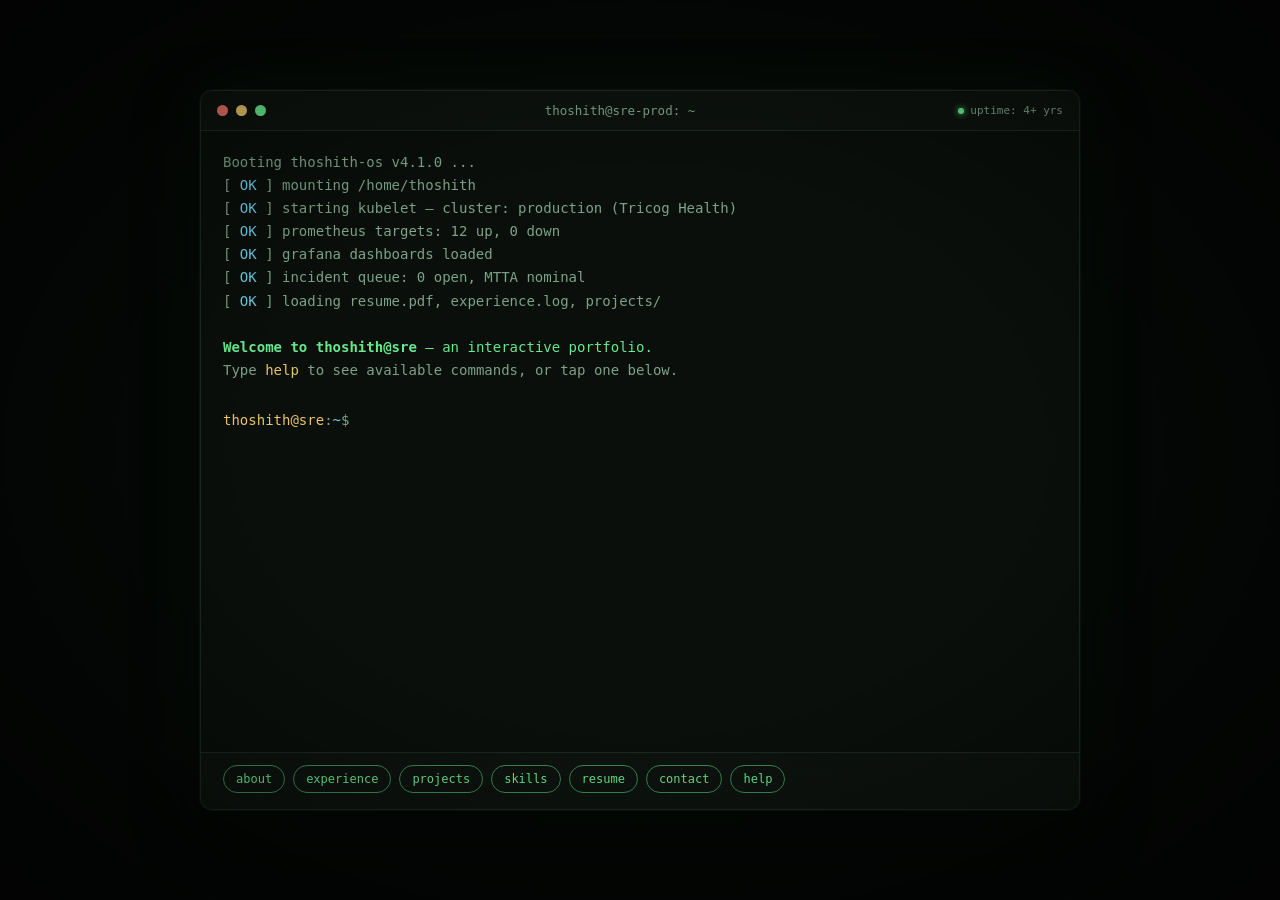
==== commit 19ec41e6: "Add Open Graph / Twitter card meta tags for link previews" ====
--- a/index.html
+++ b/index.html
@@ -6,6 +6,20 @@
 <title>thoshith@sre:~$</title>
 <meta name="description" content="Thoshith G R — Site Reliability Engineer. An interactive terminal portfolio.">
 <link rel="icon" href="data:image/svg+xml,<svg xmlns=%22http://www.w3.org/2000/svg%22 viewBox=%220 0 100 100%22><text y=%22.9em%22 font-size=%2290%22>%F0%9F%9F%A9</text></svg>">
+
+<meta property="og:type" content="website">
+<meta property="og:url" content="https://thoshithgr.github.io/">
+<meta property="og:title" content="Thoshith G R — Site Reliability Engineer">
+<meta property="og:description" content="4+ years at Tricog Health — Kubernetes, AWS, CI/CD, and observability. An interactive terminal portfolio.">
+<meta property="og:image" content="https://thoshithgr.github.io/assets/og-image.png">
+<meta property="og:image:width" content="1200">
+<meta property="og:image:height" content="630">
+
+<meta name="twitter:card" content="summary_large_image">
+<meta name="twitter:title" content="Thoshith G R — Site Reliability Engineer">
+<meta name="twitter:description" content="4+ years at Tricog Health — Kubernetes, AWS, CI/CD, and observability.">
+<meta name="twitter:image" content="https://thoshithgr.github.io/assets/og-image.png">
+
 <link rel="stylesheet" href="style.css">
 </head>
 <body>
